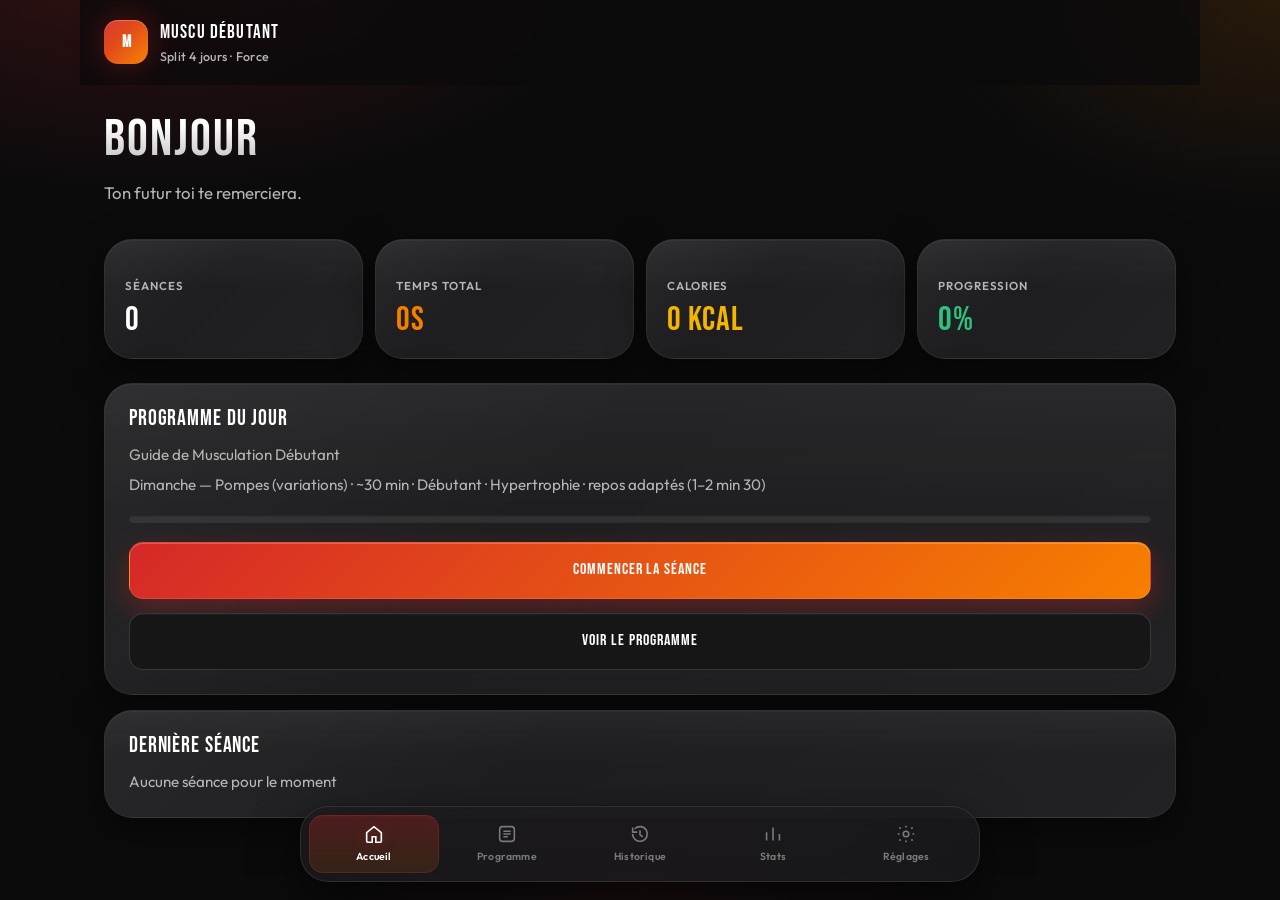
==== index.html @ 1e32ac99 "Refresh the weekly split with rest/tempo data and force a PWA update. Sunday now hosts the push-up v" ====
<!DOCTYPE html>
<html lang="fr">
<head>
  <meta charset="UTF-8" />
  <meta name="viewport" content="width=device-width, initial-scale=1, viewport-fit=cover" />
  <meta name="theme-color" content="#0B0B0C" />
  <meta name="description" content="Guide de musculation débutant — suivi de séances, timer et statistiques." />
  <meta name="apple-mobile-web-app-capable" content="yes" />
  <meta name="apple-mobile-web-app-status-bar-style" content="black-translucent" />
  <title>Muscu Débutant</title>
  <link rel="manifest" href="manifest.json" />
  <link rel="icon" href="icons/icon-192.png" />
  <link rel="apple-touch-icon" href="icons/icon-192.png" />
  <link rel="preconnect" href="https://fonts.googleapis.com" />
  <link rel="preconnect" href="https://fonts.gstatic.com" crossorigin />
  <link href="https://fonts.googleapis.com/css2?family=Bebas+Neue&family=Outfit:wght@400;500;600;700&display=swap" rel="stylesheet" />
  <link rel="stylesheet" href="css/variables.css?v=22" />
  <link rel="stylesheet" href="css/style.css?v=35" />
  <link rel="stylesheet" href="css/animations.css?v=22" />
  <link rel="stylesheet" href="css/responsive.css?v=22" />
</head>
<body>
  <main class="app-shell">
    <header class="topbar">
      <div class="brand">
        <div class="brand-mark" aria-hidden="true">M</div>
        <div>
          <div class="brand-title">Muscu Débutant</div>
          <div class="brand-sub">Split 4 jours · Force</div>
        </div>
      </div>
    </header>

    <h1 class="greeting fade-in" id="greeting">Bonjour</h1>
    <p class="quote fade-in" id="quote">Chargement…</p>

    <section class="grid-stats fade-in" aria-label="Résumé">
      <article class="stat-card">
        <div class="stat-label">Séances</div>
        <div class="stat-value" id="stat-sessions">0</div>
      </article>
      <article class="stat-card">
        <div class="stat-label">Temps total</div>
        <div class="stat-value" id="stat-time">0 min</div>
      </article>
      <article class="stat-card">
        <div class="stat-label">Calories</div>
        <div class="stat-value" id="stat-calories">0 kcal</div>
      </article>
      <article class="stat-card">
        <div class="stat-label">Progression</div>
        <div class="stat-value" id="stat-progress">0%</div>
      </article>
    </section>

    <section class="card fade-in">
      <h2 class="card-title">Programme du jour</h2>
      <p class="card-text" id="program-label">Guide de Musculation Débutant</p>
      <p class="card-text" id="program-sub" style="margin-top:0.45rem">Séance du jour</p>
      <div class="progress-bar" style="margin:1.15rem 0">
        <div class="progress-fill" id="home-progress-fill"></div>
      </div>
      <button class="btn btn-primary" type="button" id="btn-start">Commencer la séance</button>
      <button class="btn btn-secondary" type="button" id="btn-open-program" style="width:100%;margin-top:0.85rem">Voir le programme</button>
    </section>

    <section class="card fade-in">
      <h2 class="card-title">Dernière séance</h2>
      <p class="card-text" id="last-session">Aucune séance pour le moment</p>
    </section>
  </main>

  <script type="module" src="js/app.js?v=57"></script>
</body>
</html>
---- css/variables.css ----
:root {
  /* Surfaces — gym premium dark */
  --bg: #0b0b0c;
  --bg-elevated: #121214;
  --bg-card: #1e1e20;
  --bg-card-hover: #26262a;
  --bg-muted: #161616;
  --bg-surface: #161616;
  --border: rgba(255, 255, 255, 0.08);
  --border-strong: rgba(255, 255, 255, 0.14);

  /* Text */
  --text: #ffffff;
  --text-muted: #b5b5b5;
  --text-dim: #7a7a7a;

  /* Brand — force & énergie */
  --primary: #d62828;
  --primary-strong: #b71f1f;
  --primary-soft: rgba(214, 40, 40, 0.16);
  --primary-glow: rgba(214, 40, 40, 0.35);

  --accent: #d62828;
  --accent-soft: rgba(214, 40, 40, 0.16);
  --accent-strong: #b71f1f;

  --energy: #f77f00;
  --energy-soft: rgba(247, 127, 0, 0.18);
  --energy-glow: rgba(247, 127, 0, 0.32);

  --success: #2ec27e;
  --success-soft: rgba(46, 194, 126, 0.16);
  --warning: #f4b400;
  --warning-soft: rgba(244, 180, 0, 0.16);
  --danger: #d62828;
  --info: #f77f00;

  /* Depth */
  --shadow: 0 18px 48px rgba(0, 0, 0, 0.55);
  --shadow-soft: 0 8px 24px rgba(0, 0, 0, 0.4);
  --shadow-glow: 0 0 32px var(--primary-glow);
  --shadow-card: 0 12px 40px rgba(0, 0, 0, 0.45), inset 0 1px 0 rgba(255, 255, 255, 0.04);

  /* Shape */
  --radius: 22px;
  --radius-sm: 14px;
  --radius-lg: 28px;
  --radius-xl: 32px;
  --radius-pill: 999px;

  --nav-height: 76px;
  --safe-bottom: env(safe-area-inset-bottom, 0px);
  --safe-top: env(safe-area-inset-top, 0px);

  /* Type — athletic & premium */
  --font-display: "Bebas Neue", "Oswald", "Arial Narrow", sans-serif;
  --font-body: "Outfit", "Avenir Next", "Segoe UI", sans-serif;

  --space-1: 0.25rem;
  --space-2: 0.5rem;
  --space-3: 0.75rem;
  --space-4: 1rem;
  --space-5: 1.25rem;
  --space-6: 1.5rem;
  --space-8: 2rem;
  --space-10: 2.5rem;

  --touch: 54px;
  --progress-track: rgba(255, 255, 255, 0.08);

  --glass: rgba(30, 30, 32, 0.72);
  --glass-border: rgba(255, 255, 255, 0.1);
  --metal: linear-gradient(135deg, rgba(255, 255, 255, 0.08), transparent 40%, rgba(255, 255, 255, 0.03));
  --gradient-brand: linear-gradient(135deg, #d62828 0%, #f77f00 100%);
  --gradient-surface: linear-gradient(180deg, rgba(255, 255, 255, 0.04), transparent 40%);
  --gradient-hero: radial-gradient(900px 480px at 12% -8%, rgba(214, 40, 40, 0.22), transparent 55%),
    radial-gradient(700px 420px at 100% 0%, rgba(247, 127, 0, 0.12), transparent 50%),
    radial-gradient(600px 400px at 50% 100%, rgba(214, 40, 40, 0.06), transparent 55%);
}

[data-theme="light"] {
  --bg: #f4f2f0;
  --bg-elevated: #ffffff;
  --bg-card: #ffffff;
  --bg-card-hover: #faf8f6;
  --bg-muted: #ebe7e3;
  --bg-surface: #f0eeeb;
  --border: rgba(20, 16, 14, 0.08);
  --border-strong: rgba(20, 16, 14, 0.14);
  --text: #141010;
  --text-muted: #5c5550;
  --text-dim: #8a827c;
  --primary-soft: rgba(214, 40, 40, 0.12);
  --accent-soft: rgba(214, 40, 40, 0.12);
  --energy-soft: rgba(247, 127, 0, 0.14);
  --success-soft: rgba(46, 194, 126, 0.12);
  --shadow: 0 16px 40px rgba(20, 16, 14, 0.1);
  --shadow-soft: 0 6px 18px rgba(20, 16, 14, 0.07);
  --shadow-card: 0 10px 28px rgba(20, 16, 14, 0.08), inset 0 1px 0 rgba(255, 255, 255, 0.8);
  --progress-track: rgba(20, 16, 14, 0.08);
  --glass: rgba(255, 255, 255, 0.82);
  --glass-border: rgba(20, 16, 14, 0.08);
  --gradient-hero: radial-gradient(900px 480px at 12% -8%, rgba(214, 40, 40, 0.1), transparent 55%),
    radial-gradient(700px 420px at 100% 0%, rgba(247, 127, 0, 0.08), transparent 50%);
}
---- css/style.css ----
*,
*::before,
*::after {
  box-sizing: border-box;
}

html {
  -webkit-text-size-adjust: 100%;
  scroll-behavior: smooth;
}

body {
  margin: 0;
  min-height: 100vh;
  font-family: var(--font-body);
  background: var(--gradient-hero), var(--bg);
  color: var(--text);
  line-height: 1.55;
  padding-bottom: calc(var(--nav-height) + var(--safe-bottom) + 1.25rem);
  -webkit-font-smoothing: antialiased;
  text-rendering: optimizeLegibility;
}

img {
  max-width: 100%;
  display: block;
}

a {
  color: inherit;
  text-decoration: none;
}

button,
input,
select,
textarea {
  font: inherit;
  color: inherit;
}

button {
  cursor: pointer;
  border: none;
  background: none;
}

h1, h2, h3, h4 {
  margin: 0;
  font-family: var(--font-display);
  letter-spacing: 0.02em;
  line-height: 1.05;
  font-weight: 400;
  text-transform: uppercase;
}

p {
  margin: 0;
}

/* ——— Shell ——— */
.app-shell {
  width: min(960px, 100%);
  margin: 0 auto;
  padding: var(--space-4);
  padding-top: calc(var(--space-4) + var(--safe-top));
}

/* ——— Header premium ——— */
.topbar {
  position: sticky;
  top: 0;
  z-index: 35;
  display: flex;
  align-items: center;
  justify-content: space-between;
  gap: var(--space-4);
  margin: calc(-1 * var(--space-4)) calc(-1 * var(--space-4)) var(--space-6);
  padding: calc(var(--space-4) + var(--safe-top)) var(--space-4) var(--space-4);
  background: color-mix(in srgb, var(--bg) 78%, transparent);
  backdrop-filter: blur(18px) saturate(1.2);
  -webkit-backdrop-filter: blur(18px) saturate(1.2);
  border-bottom: 1px solid transparent;
  transition: border-color 0.25s ease, background 0.25s ease;
}

.brand {
  display: flex;
  align-items: center;
  gap: var(--space-3);
}

.brand-mark {
  width: 44px;
  height: 44px;
  border-radius: 14px;
  background: var(--gradient-brand);
  box-shadow: var(--shadow-glow), inset 0 1px 0 rgba(255, 255, 255, 0.25);
  display: grid;
  place-items: center;
  font-family: var(--font-display);
  font-weight: 800;
  font-size: 1.05rem;
  color: #fff;
  letter-spacing: -0.04em;
  position: relative;
  overflow: hidden;
}

.brand-mark::after {
  content: "";
  position: absolute;
  inset: 0;
  background: var(--metal);
  pointer-events: none;
}

.brand-title {
  font-family: var(--font-display);
  font-size: 1.2rem;
  font-weight: 400;
  letter-spacing: 0.06em;
  text-transform: uppercase;
}

.brand-sub {
  font-size: 0.78rem;
  color: var(--text-muted);
  font-weight: 500;
  letter-spacing: 0.02em;
}

.greeting {
  font-size: clamp(2.35rem, 7vw, 3.25rem);
  font-weight: 400;
  margin-bottom: var(--space-3);
  letter-spacing: 0.04em;
  text-transform: uppercase;
  background: linear-gradient(180deg, #fff 20%, rgba(255, 255, 255, 0.72));
  -webkit-background-clip: text;
  background-clip: text;
  color: transparent;
}

[data-theme="light"] .greeting {
  background: none;
  -webkit-background-clip: unset;
  background-clip: unset;
  color: var(--text);
}

.quote {
  color: var(--text-muted);
  font-size: 1rem;
  margin-bottom: var(--space-8);
  max-width: 38ch;
  font-weight: 400;
  line-height: 1.6;
}

/* ——— Stats dashboard ——— */
.grid-stats {
  display: grid;
  grid-template-columns: repeat(2, minmax(0, 1fr));
  gap: var(--space-3);
  margin-bottom: var(--space-6);
}

.stat-card,
.card,
.day-card,
.exercise-card,
.settings-card {
  background:
    var(--gradient-surface),
    var(--bg-card);
  border: 1px solid var(--border);
  border-radius: var(--radius-lg);
  box-shadow: var(--shadow-card);
  position: relative;
  overflow: hidden;
}

.stat-card::before,
.card::before,
.day-card::after,
.settings-card::before {
  content: "";
  position: absolute;
  inset: 0;
  background: var(--metal);
  pointer-events: none;
  opacity: 0.55;
  z-index: 0;
}

.stat-card > *,
.card > *,
.settings-card > *,
.exercise-body,
.day-card-header,
.day-card .meta-row,
.day-card .muscle-chips,
.day-card .badge {
  position: relative;
  z-index: 1;
}

.stat-card {
  padding: var(--space-5);
  min-height: 108px;
  display: flex;
  flex-direction: column;
  justify-content: flex-end;
}

.stat-label {
  color: var(--text-muted);
  font-size: 0.72rem;
  margin-bottom: var(--space-2);
  text-transform: uppercase;
  letter-spacing: 0.08em;
  font-weight: 600;
}

.stat-value {
  font-family: var(--font-display);
  font-size: clamp(1.75rem, 4.5vw, 2.1rem);
  font-weight: 400;
  letter-spacing: 0.03em;
  line-height: 1.05;
  text-transform: uppercase;
}

.stat-card:nth-child(1) .stat-value { color: #fff; }
.stat-card:nth-child(2) .stat-value { color: var(--energy); }
.stat-card:nth-child(3) .stat-value { color: var(--warning); }
.stat-card:nth-child(4) .stat-value { color: var(--success); }

.card {
  padding: var(--space-6);
  margin-bottom: var(--space-4);
}

.card-title {
  font-size: 1.35rem;
  margin-bottom: var(--space-3);
  font-weight: 400;
  letter-spacing: 0.04em;
  text-transform: uppercase;
}

.card-text {
  color: var(--text-muted);
  font-size: 0.95rem;
}

/* ——— Buttons premium ——— */
.btn {
  position: relative;
  display: inline-flex;
  align-items: center;
  justify-content: center;
  gap: var(--space-2);
  min-height: var(--touch);
  padding: 0.95rem 1.4rem;
  border-radius: var(--radius-sm);
  font-family: var(--font-display);
  font-weight: 400;
  letter-spacing: 0.06em;
  text-transform: uppercase;
  overflow: hidden;
  isolation: isolate;
  -webkit-tap-highlight-color: transparent;
  user-select: none;
}

.btn::after {
  content: "";
  position: absolute;
  inset: 0;
  background: radial-gradient(circle at center, rgba(255, 255, 255, 0.28), transparent 55%);
  opacity: 0;
  transform: scale(0.4);
  transition: opacity 0.35s ease, transform 0.35s ease;
  pointer-events: none;
  z-index: 0;
}

.btn:active::after {
  opacity: 1;
  transform: scale(1.4);
  transition: opacity 0s, transform 0s;
}

.btn > * {
  position: relative;
  z-index: 1;
}

.btn-primary {
  background: var(--gradient-brand);
  color: #fff;
  box-shadow:
    0 10px 28px var(--primary-glow),
    inset 0 1px 0 rgba(255, 255, 255, 0.22);
  width: 100%;
  border: 1px solid rgba(255, 255, 255, 0.12);
}

.btn-primary:hover {
  box-shadow:
    0 14px 36px var(--primary-glow),
    0 0 24px var(--energy-glow),
    inset 0 1px 0 rgba(255, 255, 255, 0.28);
  filter: brightness(1.05);
}

.btn-secondary {
  background: var(--bg-muted);
  color: var(--text);
  border: 1px solid var(--border-strong);
  box-shadow: inset 0 1px 0 rgba(255, 255, 255, 0.04);
}

.btn-secondary:hover {
  background: var(--bg-card-hover);
  border-color: rgba(247, 127, 0, 0.35);
}

.btn-ghost {
  background: transparent;
  color: var(--text-muted);
  border: 1px solid var(--border);
}

.btn-ghost:hover {
  color: var(--text);
  border-color: var(--border-strong);
  background: rgba(255, 255, 255, 0.03);
}

.btn-danger {
  background: var(--primary-soft);
  color: #ff6b6b;
  border: 1px solid rgba(214, 40, 40, 0.35);
}

.btn-danger:hover {
  background: rgba(214, 40, 40, 0.24);
  box-shadow: 0 0 20px var(--primary-glow);
}

.btn:focus-visible,
.nav-item:focus-visible,
.day-card:focus-visible,
.exercise-card:focus-visible,
input:focus-visible,
select:focus-visible,
textarea:focus-visible {
  outline: 2px solid var(--energy);
  outline-offset: 3px;
}

/* ——— Progress ——— */
.progress-bar {
  height: 8px;
  background: var(--progress-track);
  border-radius: var(--radius-pill);
  overflow: hidden;
  box-shadow: inset 0 1px 2px rgba(0, 0, 0, 0.35);
}

.progress-fill {
  height: 100%;
  width: 0%;
  background: var(--gradient-brand);
  border-radius: inherit;
  box-shadow: 0 0 12px var(--primary-glow);
  position: relative;
}

.progress-fill::after {
  content: "";
  position: absolute;
  inset: 0;
  background: linear-gradient(90deg, transparent, rgba(255, 255, 255, 0.35), transparent);
  background-size: 200% 100%;
  animation: shimmer 2.4s linear infinite;
}

/* ——— Floating nav ——— */
.bottom-nav {
  position: fixed;
  left: 0.75rem;
  right: 0.75rem;
  bottom: calc(0.55rem + var(--safe-bottom));
  height: var(--nav-height);
  padding: 0.45rem;
  background: var(--glass);
  backdrop-filter: blur(22px) saturate(1.35);
  -webkit-backdrop-filter: blur(22px) saturate(1.35);
  border: 1px solid var(--glass-border);
  border-radius: var(--radius-xl);
  box-shadow: var(--shadow), 0 0 0 1px rgba(0, 0, 0, 0.2);
  display: grid;
  grid-template-columns: repeat(5, 1fr);
  gap: 0.2rem;
  z-index: 40;
}

.nav-item {
  display: flex;
  flex-direction: column;
  align-items: center;
  justify-content: center;
  gap: 0.25rem;
  min-height: 56px;
  border-radius: var(--radius-sm);
  color: var(--text-dim);
  font-size: 0.65rem;
  font-weight: 600;
  letter-spacing: 0.02em;
  transition: color 0.2s ease, background 0.2s ease, transform 0.2s ease;
}

.nav-item:active {
  transform: scale(0.94);
}

.nav-item.active {
  color: #fff;
  background: linear-gradient(180deg, rgba(214, 40, 40, 0.28), rgba(247, 127, 0, 0.12));
  box-shadow: inset 0 0 0 1px rgba(214, 40, 40, 0.25);
}

.nav-item.active .nav-icon {
  filter: drop-shadow(0 0 8px var(--primary-glow));
}

.nav-icon {
  width: 22px;
  height: 22px;
  stroke-width: 1.75;
}

/* ——— Day cards ——— */
.day-list {
  display: grid;
  gap: var(--space-4);
}

.day-card {
  padding: var(--space-6);
  display: grid;
  gap: var(--space-4);
  text-align: left;
  width: 100%;
}

.day-card::before {
  content: "";
  position: absolute;
  inset: 0 auto 0 0;
  width: 5px;
  background: linear-gradient(180deg, var(--day-color, var(--primary)), var(--energy));
  border-radius: var(--radius-lg) 0 0 var(--radius-lg);
  z-index: 2;
  box-shadow: 0 0 16px color-mix(in srgb, var(--day-color, var(--primary)) 45%, transparent);
}

.day-card.done {
  background:
    var(--gradient-surface),
    color-mix(in srgb, var(--success) 10%, var(--bg-card));
  border-color: color-mix(in srgb, var(--success) 40%, var(--border));
}

.day-card.pending {
  background:
    var(--gradient-surface),
    var(--bg-card);
}

.day-card-header {
  display: flex;
  justify-content: space-between;
  align-items: flex-start;
  gap: var(--space-3);
}

.day-name {
  font-family: var(--font-display);
  font-size: 1.7rem;
  font-weight: 400;
  letter-spacing: 0.04em;
  text-transform: uppercase;
}

.day-focus {
  color: var(--text-muted);
  margin-top: 0.2rem;
  font-size: 0.92rem;
}

.badge {
  display: inline-flex;
  align-items: center;
  gap: 0.35rem;
  padding: 0.4rem 0.8rem;
  border-radius: var(--radius-pill);
  font-size: 0.72rem;
  font-weight: 700;
  letter-spacing: 0.02em;
  background: var(--primary-soft);
  color: #ff8a8a;
  border: 1px solid rgba(214, 40, 40, 0.25);
}

.badge.done {
  background: var(--success-soft);
  color: var(--success);
  border-color: rgba(46, 194, 126, 0.3);
}

/* ——— Muscle badges ——— */
.muscle-chips {
  display: flex;
  flex-wrap: wrap;
  gap: 0.45rem;
}

.muscle-chip {
  display: inline-flex;
  align-items: center;
  gap: 0.4rem;
  padding: 0.38rem 0.7rem;
  border-radius: var(--radius-pill);
  background: rgba(255, 255, 255, 0.04);
  color: var(--text-muted);
  font-size: 0.72rem;
  font-weight: 600;
  border: 1px solid var(--border);
  backdrop-filter: blur(8px);
}

.muscle-dot {
  width: 7px;
  height: 7px;
  border-radius: 50%;
  background: var(--primary);
  box-shadow: 0 0 8px var(--primary-glow);
}

.muscle-chip:nth-child(3n + 1) {
  background: var(--primary-soft);
  border-color: rgba(214, 40, 40, 0.22);
  color: #ffb0b0;
}
.muscle-chip:nth-child(3n + 1) .muscle-dot {
  background: var(--primary);
  box-shadow: 0 0 8px var(--primary-glow);
}

.muscle-chip:nth-child(3n + 2) {
  background: var(--energy-soft);
  border-color: rgba(247, 127, 0, 0.25);
  color: #ffc078;
}
.muscle-chip:nth-child(3n + 2) .muscle-dot {
  background: var(--energy);
  box-shadow: 0 0 8px var(--energy-glow);
}

.muscle-chip:nth-child(3n + 3) {
  background: var(--success-soft);
  border-color: rgba(46, 194, 126, 0.25);
  color: #7de0b0;
}
.muscle-chip:nth-child(3n + 3) .muscle-dot {
  background: var(--success);
  box-shadow: 0 0 8px rgba(46, 194, 126, 0.45);
}

/* ——— Exercise cards ——— */
.exercise-list {
  display: grid;
  gap: var(--space-5);
}

.exercise-card {
  display: flex;
  flex-direction: column;
}

.exercise-media {
  aspect-ratio: 16 / 10;
  width: 100%;
  background:
    radial-gradient(ellipse at 50% 30%, rgba(214, 40, 40, 0.12), transparent 60%),
    var(--bg-muted);
  display: block;
  position: relative;
  overflow: hidden;
  color: var(--text-muted);
}

.exercise-media::after {
  content: "";
  position: absolute;
  inset: 0;
  background: linear-gradient(180deg, transparent 45%, rgba(11, 11, 12, 0.75) 100%);
  pointer-events: none;
  z-index: 1;
}

.exercise-media img {
  position: absolute;
  inset: 0;
  width: 100%;
  height: 100%;
  object-fit: contain;
  object-position: center;
  display: block;
  padding: 0.5rem;
  background: #101012;
}

.exercise-media .fallback {
  position: absolute;
  inset: 0;
  display: grid;
  place-items: center;
  text-align: center;
  padding: 1rem;
  font-size: 0.9rem;
  z-index: 2;
}

.exercise-body {
  padding: var(--space-5) var(--space-5) var(--space-6);
  display: grid;
  gap: var(--space-4);
  flex: 1;
}

.exercise-name {
  font-family: var(--font-display);
  font-size: 1.55rem;
  font-weight: 400;
  letter-spacing: 0.03em;
  text-transform: uppercase;
}

.meta-row {
  display: flex;
  flex-wrap: wrap;
  gap: 0.5rem;
  color: var(--text-muted);
  font-size: 0.82rem;
}

.meta-row > span {
  display: inline-flex;
  align-items: center;
  padding: 0.35rem 0.7rem;
  border-radius: var(--radius-pill);
  background: rgba(255, 255, 255, 0.04);
  border: 1px solid var(--border);
  font-weight: 600;
}

.detail-block h4 {
  font-size: 0.72rem;
  text-transform: uppercase;
  letter-spacing: 0.1em;
  color: var(--energy);
  margin-bottom: 0.4rem;
  font-weight: 700;
}

.detail-block p {
  color: var(--text-muted);
  font-size: 0.92rem;
  line-height: 1.55;
}

/* ——— Forms ——— */
.field-row {
  display: grid;
  grid-template-columns: 1fr 1fr;
  gap: var(--space-3);
}

.field label {
  display: block;
  font-size: 0.75rem;
  color: var(--text-dim);
  margin-bottom: 0.45rem;
  font-weight: 600;
  letter-spacing: 0.04em;
  text-transform: uppercase;
}

.field input,
.field select,
.field textarea,
.settings-row input[type="range"] {
  width: 100%;
  min-height: 52px;
  border-radius: var(--radius-sm);
  border: 1px solid var(--border);
  background: var(--bg-muted);
  padding: 0.85rem 1rem;
  transition: border-color 0.2s ease, box-shadow 0.2s ease, background 0.2s ease;
}

.field input:focus,
.field select:focus,
.field textarea:focus {
  border-color: rgba(247, 127, 0, 0.55);
  box-shadow: 0 0 0 3px var(--energy-soft);
  background: #141416;
}

.field textarea {
  min-height: 96px;
  resize: vertical;
}

.check-row {
  display: flex;
  align-items: center;
  gap: 0.75rem;
  min-height: 48px;
  font-weight: 600;
}

.check-row input {
  width: 22px;
  height: 22px;
  accent-color: var(--primary);
}

/* ——— Session / Timer ——— */
.session-overlay {
  position: fixed;
  inset: 0;
  z-index: 80;
  background: var(--bg);
  display: none;
  flex-direction: column;
  overflow: hidden;
}

.session-overlay.active {
  display: flex;
}

.session-image-panel {
  position: relative;
  z-index: 2;
  width: 100%;
  flex: 0 0 auto;
  max-height: 42vh;
  min-height: 160px;
  overflow: hidden;
  background: var(--bg);
  border-bottom: 1px solid var(--border);
}

.session-image-panel::after {
  content: "";
  position: absolute;
  inset: auto 0 0;
  height: 40%;
  background: linear-gradient(180deg, transparent, var(--bg));
  pointer-events: none;
}

.session-image-panel img {
  width: 100%;
  height: 100%;
  max-height: 42vh;
  min-height: 160px;
  object-fit: contain;
  object-position: center;
  display: block;
  background: var(--bg);
}

.session-header {
  position: relative;
  z-index: 3;
  display: flex;
  align-items: center;
  justify-content: space-between;
  gap: 1rem;
  padding: 0.9rem 1rem;
  border-bottom: 1px solid var(--border);
  background: color-mix(in srgb, var(--bg) 88%, transparent);
  backdrop-filter: blur(14px);
  flex-shrink: 0;
}

.session-header strong {
  font-family: var(--font-display);
  font-size: 1.15rem;
  letter-spacing: -0.02em;
}

#btn-back-exercises {
  min-height: 44px;
  padding: 0.55rem 0.9rem;
  font-size: 0.82rem;
  white-space: nowrap;
}

.session-main {
  position: relative;
  z-index: 2;
  flex: 1;
  display: grid;
  place-items: center;
  align-content: center;
  gap: 0.85rem;
  padding: 0.85rem 1.25rem 0.5rem;
  min-height: 0;
  background: var(--bg);
}

.timer-wrap {
  width: min(280px, 74vw);
  aspect-ratio: 1;
  position: relative;
  display: grid;
  place-items: center;
  filter: drop-shadow(0 0 28px var(--primary-glow));
}

.timer-wrap::before {
  content: "";
  position: absolute;
  inset: 6%;
  border-radius: 50%;
  background:
    radial-gradient(circle at 50% 40%, rgba(214, 40, 40, 0.14), transparent 55%),
    rgba(18, 18, 20, 0.88);
  border: 1px solid rgba(255, 255, 255, 0.06);
  box-shadow:
    inset 0 0 40px rgba(0, 0, 0, 0.45),
    0 0 40px rgba(214, 40, 40, 0.12);
  z-index: 0;
}

.timer-svg {
  position: absolute;
  inset: 0;
  width: 100%;
  height: 100%;
  transform: rotate(-90deg);
  z-index: 1;
}

.timer-track {
  fill: none;
  stroke: rgba(255, 255, 255, 0.1);
  stroke-width: 9;
}

.timer-progress {
  fill: none;
  stroke: url(#timerGradient);
  stroke: var(--primary);
  stroke-width: 9;
  stroke-linecap: round;
  filter: drop-shadow(0 0 6px var(--primary-glow));
}

.timer-progress.rest {
  stroke: var(--energy);
  filter: drop-shadow(0 0 8px var(--energy-glow));
}

.timer-center {
  text-align: center;
  z-index: 2;
}

.timer-phase {
  color: var(--text-muted);
  font-size: 0.78rem;
  font-weight: 700;
  text-transform: uppercase;
  letter-spacing: 0.14em;
  margin-bottom: 0.35rem;
  font-family: var(--font-display);
}

.timer-time {
  font-family: var(--font-display);
  font-size: clamp(3rem, 13vw, 4.25rem);
  font-weight: 800;
  letter-spacing: -0.05em;
  line-height: 1;
  text-shadow: 0 0 24px rgba(214, 40, 40, 0.25);
}

.timer-sub {
  color: var(--text-muted);
  margin-top: 0.5rem;
  font-weight: 500;
  font-size: 0.9rem;
}

.session-progress-block {
  width: min(420px, 100%);
  margin-top: 1.25rem;
  display: grid;
  gap: 0.75rem;
  justify-items: stretch;
}

.session-remaining {
  margin: 0;
  text-align: center;
  color: var(--text-muted);
  font-size: 0.88rem;
  font-weight: 500;
}

#btn-set-done {
  width: 100%;
  min-height: 58px;
  font-size: 1.05rem;
  border-radius: var(--radius);
}

.session-footer {
  position: relative;
  z-index: 2;
  padding: 1rem;
  padding-bottom: calc(1rem + var(--safe-bottom));
  display: grid;
  gap: 0.75rem;
  border-top: 1px solid var(--border);
  background: var(--bg);
  flex-shrink: 0;
}

.session-actions {
  display: grid;
  grid-template-columns: 1fr 1fr;
  gap: 0.75rem;
}

/* ——— History timeline ——— */
.empty-state {
  text-align: center;
  padding: 2.75rem 1rem;
  color: var(--text-muted);
}

.history-item,
.settings-row {
  display: flex;
  justify-content: space-between;
  align-items: center;
  gap: 1rem;
  padding: 1.1rem 0;
  border-bottom: 1px solid var(--border);
  position: relative;
}

#history-list .history-item {
  padding-left: 1.25rem;
}

#history-list .history-item::before {
  content: "";
  position: absolute;
  left: 0;
  top: 1.35rem;
  width: 9px;
  height: 9px;
  border-radius: 50%;
  background: var(--gradient-brand);
  box-shadow: 0 0 10px var(--primary-glow);
}

#history-list .history-item::after {
  content: "";
  position: absolute;
  left: 3.5px;
  top: 1.9rem;
  bottom: -0.15rem;
  width: 2px;
  background: linear-gradient(180deg, rgba(214, 40, 40, 0.45), transparent);
}

#history-list .history-item:last-child::after {
  display: none;
}

.history-item:last-child,
.settings-row:last-child {
  border-bottom: none;
}

.settings-card {
  padding: var(--space-2) var(--space-5);
  margin-bottom: var(--space-4);
}

.settings-row span {
  font-weight: 600;
  font-size: 0.95rem;
}

/* ——— Toggle premium ——— */
.toggle {
  position: relative;
  width: 54px;
  height: 32px;
  border-radius: var(--radius-pill);
  background: var(--bg-muted);
  border: 1px solid var(--border);
  flex-shrink: 0;
  box-shadow: inset 0 1px 3px rgba(0, 0, 0, 0.35);
}

.toggle::after {
  content: "";
  position: absolute;
  top: 3px;
  left: 3px;
  width: 24px;
  height: 24px;
  border-radius: 50%;
  background: var(--text-muted);
  box-shadow: 0 2px 6px rgba(0, 0, 0, 0.35);
  transition: transform 0.25s cubic-bezier(0.22, 1, 0.36, 1), background 0.2s ease, box-shadow 0.2s ease;
}

.toggle.on {
  background: linear-gradient(135deg, rgba(214, 40, 40, 0.45), rgba(247, 127, 0, 0.35));
  border-color: rgba(214, 40, 40, 0.45);
  box-shadow: 0 0 16px var(--primary-glow), inset 0 1px 3px rgba(0, 0, 0, 0.25);
}

.toggle.on::after {
  transform: translateX(22px);
  background: #fff;
  box-shadow: 0 2px 8px rgba(0, 0, 0, 0.4);
}

/* Range slider */
input[type="range"] {
  -webkit-appearance: none;
  appearance: none;
  height: 8px;
  border-radius: var(--radius-pill);
  background: var(--progress-track);
  padding: 0 !important;
  min-height: 8px !important;
}

input[type="range"]::-webkit-slider-thumb {
  -webkit-appearance: none;
  width: 22px;
  height: 22px;
  border-radius: 50%;
  background: var(--gradient-brand);
  border: 2px solid #fff;
  box-shadow: 0 0 12px var(--primary-glow);
  cursor: pointer;
}

input[type="range"]::-moz-range-thumb {
  width: 22px;
  height: 22px;
  border-radius: 50%;
  background: var(--gradient-brand);
  border: 2px solid #fff;
  box-shadow: 0 0 12px var(--primary-glow);
  cursor: pointer;
}

.chart-wrap {
  width: 100%;
  overflow-x: auto;
  border-radius: var(--radius-sm);
  padding: 0.5rem 0;
}

.chart-wrap canvas {
  width: 100%;
  max-width: 100%;
  height: 220px;
}

.records-list {
  display: grid;
  gap: 0.5rem;
}

.record-item {
  display: flex;
  justify-content: space-between;
  gap: 1rem;
  padding: 1rem 0.85rem;
  border-radius: var(--radius-sm);
  border: 1px solid var(--border);
  background: rgba(255, 255, 255, 0.02);
  margin-bottom: 0.35rem;
}

.hidden {
  display: none !important;
}

.sr-only {
  position: absolute;
  width: 1px;
  height: 1px;
  padding: 0;
  margin: -1px;
  overflow: hidden;
  clip: rect(0, 0, 0, 0);
  border: 0;
}

/* Completion modal backdrop tone */
.session-overlay.active .card {
  border-color: rgba(214, 40, 40, 0.25);
  box-shadow: var(--shadow), 0 0 40px rgba(214, 40, 40, 0.15);
}

/* ——— Charges recommandées (feature) ——— */
.load-label-row {
  display: inline-flex;
  align-items: center;
  gap: 0.35rem;
}

.load-tip-btn {
  width: 22px;
  height: 22px;
  border-radius: 50%;
  border: 1px solid var(--border);
  background: var(--bg-muted);
  color: var(--text-muted);
  font-size: 0.75rem;
  line-height: 1;
  padding: 0;
  display: inline-grid;
  place-items: center;
  cursor: help;
}

.load-meta {
  margin-top: 0.55rem;
  display: grid;
  gap: 0.2rem;
}

.load-meta-line {
  margin: 0;
  font-size: 0.8rem;
  color: var(--text);
  font-weight: 600;
}

.load-meta-line.muted {
  color: var(--text-muted);
  font-weight: 500;
}

.load-feedback-modal {
  position: fixed;
  inset: 0;
  z-index: 200;
  display: grid;
  place-items: center;
  padding: 1rem;
  background: rgba(0, 0, 0, 0.72);
  backdrop-filter: blur(8px);
  -webkit-backdrop-filter: blur(8px);
  pointer-events: auto;
}

.load-feedback-card {
  width: min(420px, 100%);
  margin: 0;
}

.load-feedback-options {
  display: grid;
  gap: 0.55rem;
  margin: 1rem 0;
}

.load-feedback-btn {
  width: 100%;
  justify-content: flex-start;
}
---- css/animations.css ----
@keyframes fadeIn {
  from {
    opacity: 0;
    transform: translate3d(0, 14px, 0);
  }
  to {
    opacity: 1;
    transform: translate3d(0, 0, 0);
  }
}

@keyframes fadeInScale {
  from {
    opacity: 0;
    transform: scale(0.94);
  }
  to {
    opacity: 1;
    transform: scale(1);
  }
}

@keyframes pulseSoft {
  0%, 100% {
    transform: scale(1);
    opacity: 1;
  }
  50% {
    transform: scale(1.025);
    opacity: 0.92;
  }
}

@keyframes slideUp {
  from {
    opacity: 0;
    transform: translate3d(0, 28px, 0);
  }
  to {
    opacity: 1;
    transform: translate3d(0, 0, 0);
  }
}

@keyframes badgePop {
  0% {
    transform: scale(0.55);
    opacity: 0;
  }
  70% {
    transform: scale(1.08);
  }
  100% {
    transform: scale(1);
    opacity: 1;
  }
}

@keyframes shimmer {
  0% { background-position: -200% 0; }
  100% { background-position: 200% 0; }
}

@keyframes glowPulse {
  0%, 100% {
    box-shadow: 0 10px 28px var(--primary-glow);
  }
  50% {
    box-shadow: 0 12px 36px var(--primary-glow), 0 0 28px var(--energy-glow);
  }
}

@keyframes ringGlow {
  0%, 100% {
    filter: drop-shadow(0 0 6px var(--primary-glow));
  }
  50% {
    filter: drop-shadow(0 0 14px var(--primary-glow));
  }
}

@keyframes riseIn {
  from {
    opacity: 0;
    transform: translate3d(0, 18px, 0) scale(0.98);
  }
  to {
    opacity: 1;
    transform: translate3d(0, 0, 0) scale(1);
  }
}

.fade-in {
  animation: fadeIn 0.45s cubic-bezier(0.22, 1, 0.36, 1) both;
}

.fade-in-scale {
  animation: fadeInScale 0.4s cubic-bezier(0.22, 1, 0.36, 1) both;
}

.slide-up {
  animation: slideUp 0.4s cubic-bezier(0.22, 1, 0.36, 1) both;
}

.pulse-soft {
  animation: pulseSoft 2.2s ease-in-out infinite;
}

.badge-pop {
  animation: badgePop 0.5s cubic-bezier(0.22, 1, 0.36, 1) both;
}

.grid-stats .stat-card:nth-child(1) { animation: riseIn 0.5s 0.05s both; }
.grid-stats .stat-card:nth-child(2) { animation: riseIn 0.5s 0.1s both; }
.grid-stats .stat-card:nth-child(3) { animation: riseIn 0.5s 0.15s both; }
.grid-stats .stat-card:nth-child(4) { animation: riseIn 0.5s 0.2s both; }

.day-list .day-card:nth-child(1) { animation: riseIn 0.45s 0.04s both; }
.day-list .day-card:nth-child(2) { animation: riseIn 0.45s 0.1s both; }
.day-list .day-card:nth-child(3) { animation: riseIn 0.45s 0.16s both; }
.day-list .day-card:nth-child(4) { animation: riseIn 0.45s 0.22s both; }

.exercise-list .exercise-card:nth-child(1) { animation: riseIn 0.45s 0.05s both; }
.exercise-list .exercise-card:nth-child(2) { animation: riseIn 0.45s 0.1s both; }
.exercise-list .exercise-card:nth-child(3) { animation: riseIn 0.45s 0.15s both; }
.exercise-list .exercise-card:nth-child(4) { animation: riseIn 0.45s 0.2s both; }
.exercise-list .exercise-card:nth-child(5) { animation: riseIn 0.45s 0.25s both; }
.exercise-list .exercise-card:nth-child(6) { animation: riseIn 0.45s 0.3s both; }

#history-list .history-item {
  animation: riseIn 0.4s cubic-bezier(0.22, 1, 0.36, 1) both;
}

#history-list .history-item:nth-child(1) { animation-delay: 0.04s; }
#history-list .history-item:nth-child(2) { animation-delay: 0.08s; }
#history-list .history-item:nth-child(3) { animation-delay: 0.12s; }
#history-list .history-item:nth-child(4) { animation-delay: 0.16s; }
#history-list .history-item:nth-child(5) { animation-delay: 0.2s; }

.card,
.stat-card,
.day-card,
.exercise-card,
.settings-card {
  transition:
    transform 0.22s cubic-bezier(0.22, 1, 0.36, 1),
    box-shadow 0.22s ease,
    border-color 0.22s ease,
    background 0.22s ease;
  will-change: transform;
}

.card:hover,
.stat-card:hover,
.day-card:hover,
.exercise-card:hover {
  transform: translate3d(0, -3px, 0);
  border-color: rgba(247, 127, 0, 0.28);
  box-shadow:
    var(--shadow-card),
    0 16px 40px rgba(0, 0, 0, 0.35),
    0 0 0 1px rgba(214, 40, 40, 0.08);
}

.card:active,
.day-card:active,
.exercise-card:active,
.stat-card:active {
  transform: scale(0.985);
}

.btn {
  transition:
    transform 0.18s cubic-bezier(0.22, 1, 0.36, 1),
    box-shadow 0.22s ease,
    filter 0.2s ease,
    opacity 0.2s ease,
    border-color 0.2s ease;
  will-change: transform;
}

.btn:active {
  transform: scale(0.965);
}

.btn-primary {
  animation: glowPulse 3.5s ease-in-out infinite;
}

.btn-primary:active {
  animation: none;
}

.progress-fill {
  transition: width 0.4s cubic-bezier(0.22, 1, 0.36, 1);
}

.timer-progress,
.timer-ring-progress {
  transition: stroke-dashoffset 0.2s linear;
}

.timer-progress:not(.rest) {
  animation: ringGlow 2.8s ease-in-out infinite;
}

.nav-item {
  transition:
    transform 0.18s ease,
    color 0.2s ease,
    background 0.2s ease;
}

.toggle {
  transition: background 0.25s ease, border-color 0.25s ease, box-shadow 0.25s ease;
}

@media (hover: none) {
  .card:hover,
  .stat-card:hover,
  .day-card:hover,
  .exercise-card:hover {
    transform: none;
    border-color: var(--border);
    box-shadow: var(--shadow-card);
  }
}

@media (prefers-reduced-motion: reduce) {
  *,
  *::before,
  *::after {
    animation-duration: 0.01ms !important;
    animation-iteration-count: 1 !important;
    transition-duration: 0.01ms !important;
  }
}
---- css/responsive.css ----
/* Mobile first — premium responsive */

@media (max-width: 639px) {
  .app-shell {
    padding: 1rem 0.9rem;
  }

  .topbar {
    margin-left: -0.9rem;
    margin-right: -0.9rem;
    padding-left: 0.9rem;
    padding-right: 0.9rem;
  }

  .exercise-media {
    aspect-ratio: 4 / 3;
  }

  .exercise-media img {
    padding: 0.3rem;
  }

  .field-row {
    grid-template-columns: 1fr;
  }

  .session-image-panel,
  .session-image-panel img {
    max-height: 32vh;
    min-height: 132px;
  }

  .session-main {
    padding: 0.5rem 0.85rem;
  }

  .timer-wrap {
    width: min(236px, 70vw);
  }

  .timer-time {
    font-size: clamp(2.4rem, 11vw, 3.2rem);
  }

  .session-actions {
    grid-template-columns: 1fr 1fr;
  }

  .session-footer .session-actions {
    gap: 0.5rem;
  }

  .session-footer .btn {
    min-height: 50px;
    padding: 0.7rem 0.55rem;
    font-size: 0.84rem;
  }

  .bottom-nav {
    left: 0.55rem;
    right: 0.55rem;
    bottom: calc(0.4rem + var(--safe-bottom));
    height: 70px;
    border-radius: 24px;
  }

  .greeting {
    font-size: clamp(1.75rem, 7vw, 2.15rem);
  }
}

@media (min-width: 640px) {
  .app-shell {
    padding: 1.5rem;
  }

  .topbar {
    margin: -1.5rem -1.5rem 1.75rem;
    padding: calc(1.1rem + var(--safe-top)) 1.5rem 1.1rem;
  }

  .grid-stats {
    grid-template-columns: repeat(4, minmax(0, 1fr));
  }

  .day-list {
    grid-template-columns: repeat(2, minmax(0, 1fr));
  }

  .exercise-media {
    aspect-ratio: 16 / 10;
  }

  .session-actions {
    grid-template-columns: repeat(4, 1fr);
  }

  .stat-card {
    min-height: 120px;
  }
}

@media (min-width: 900px) {
  body {
    padding-bottom: 1.5rem;
  }

  .bottom-nav {
    left: 50%;
    right: auto;
    transform: translateX(-50%);
    width: min(680px, calc(100% - 2rem));
    bottom: 1.15rem;
    height: var(--nav-height);
    border-radius: 28px;
    padding: 0.5rem;
  }

  .exercise-list {
    grid-template-columns: repeat(2, minmax(0, 1fr));
  }

  .exercise-media {
    aspect-ratio: 16 / 10;
    min-height: 220px;
  }

  .session-overlay {
    inset: 1.5rem;
    border-radius: 32px;
    border: 1px solid var(--border);
    box-shadow: var(--shadow), 0 0 60px rgba(214, 40, 40, 0.12);
    overflow: hidden;
  }

  .card,
  .day-card,
  .exercise-card {
    border-radius: 28px;
  }
}

@media (min-width: 1100px) {
  .app-shell {
    width: min(1120px, 100%);
  }

  .exercise-list {
    grid-template-columns: repeat(2, minmax(0, 1fr));
    gap: 1.35rem;
  }

  .quote {
    font-size: 1.05rem;
  }
}

@media (max-width: 380px) {
  .greeting {
    font-size: 1.55rem;
  }

  .stat-value {
    font-size: 1.25rem;
  }

  .nav-item {
    font-size: 0.58rem;
  }

  .nav-icon {
    width: 20px;
    height: 20px;
  }

  .exercise-name {
    font-size: 1.1rem;
  }

  .brand-title {
    font-size: 0.95rem;
  }
}

@media (max-height: 700px) and (orientation: landscape) {
  .timer-wrap {
    width: min(200px, 38vw);
  }

  .session-progress-block {
    margin-top: 0.6rem;
  }

  .session-image-panel,
  .session-image-panel img {
    max-height: 28vh;
    min-height: 96px;
  }
}
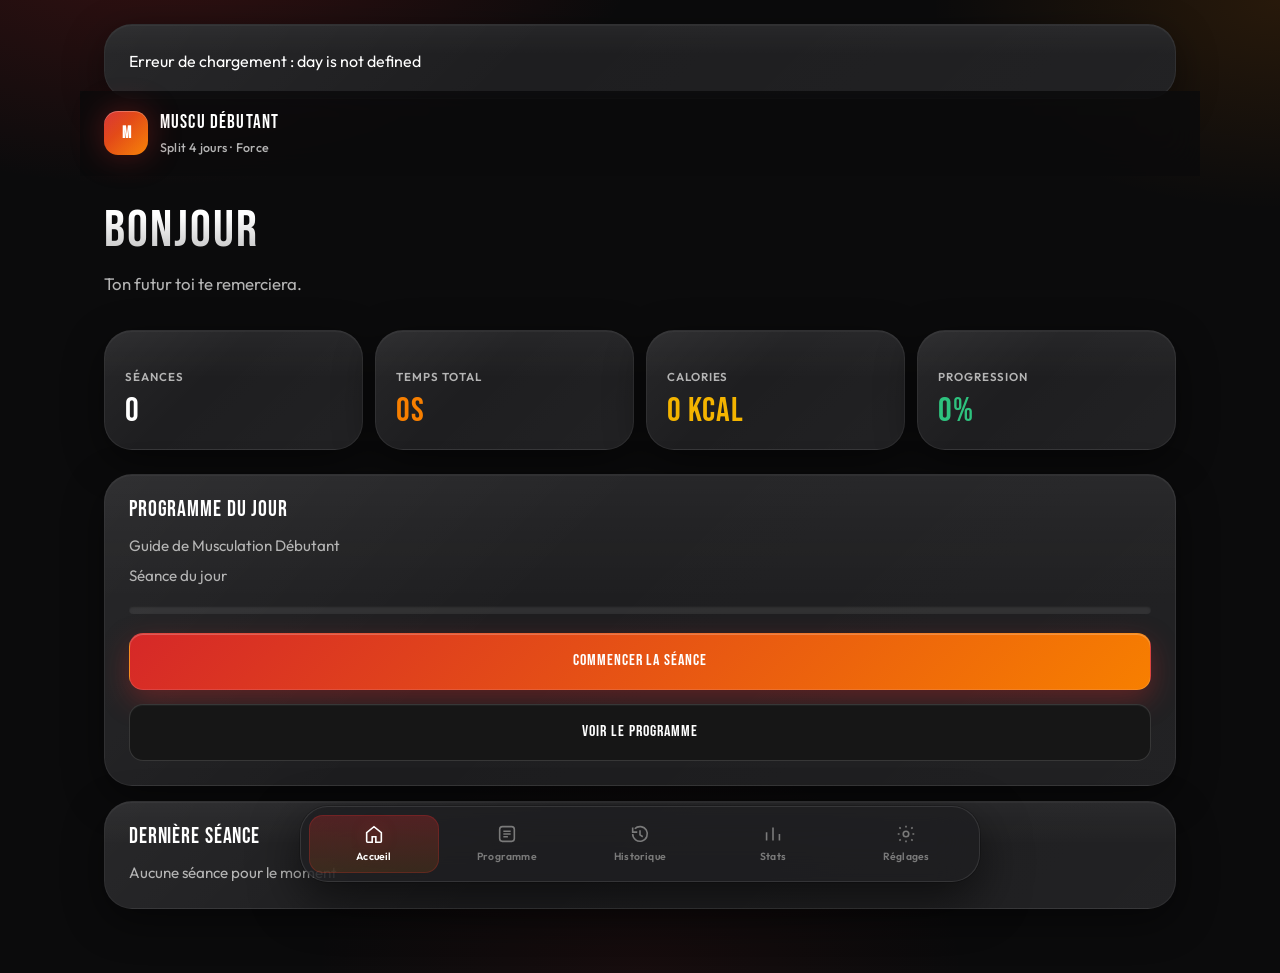
==== commit def57d7b: "Refonte programme 6 jours, playlist séance en boucle et PWA v71. Cycle Full Body + ciblées avec badg" ====
--- a/index.html
+++ b/index.html
@@ -70,6 +70,6 @@
     </section>
   </main>
 
-  <script type="module" src="js/app.js?v=57"></script>
+  <script type="module" src="js/app.js?v=71"></script>
 </body>
 </html>
--- a/css/style.css
+++ b/css/style.css
@@ -789,6 +789,100 @@
   background: var(--bg);
 }
 
+.exercise-name-row {
+  display: flex;
+  flex-wrap: wrap;
+  align-items: center;
+  gap: 0.5rem 0.65rem;
+  margin-bottom: 0.35rem;
+}
+
+.exercise-target {
+  margin: 0 0 0.35rem;
+  font-size: 0.82rem;
+  color: var(--text-muted, #8b9bb4);
+}
+
+.equipment-badge {
+  display: inline-block;
+  font-size: 0.62rem;
+  font-weight: 700;
+  letter-spacing: 0.05em;
+  padding: 0.22rem 0.5rem;
+  border-radius: 5px;
+  line-height: 1;
+  white-space: nowrap;
+}
+
+.equipment-free {
+  background: color-mix(in srgb, var(--primary) 18%, transparent);
+  color: var(--primary);
+  border: 1px solid color-mix(in srgb, var(--primary) 35%, transparent);
+}
+
+.equipment-machine {
+  background: color-mix(in srgb, #ff8a4c 18%, transparent);
+  color: #ff8a4c;
+  border: 1px solid color-mix(in srgb, #ff8a4c 35%, transparent);
+}
+
+.session-next-preview {
+  position: absolute;
+  right: 0.75rem;
+  bottom: 0.75rem;
+  z-index: 4;
+  display: flex;
+  flex-direction: column;
+  align-items: center;
+  gap: 0.3rem;
+  width: 112px;
+  padding: 0.45rem;
+  border-radius: var(--radius-md, 10px);
+  border: 1px solid var(--border);
+  background: color-mix(in srgb, var(--bg) 94%, transparent);
+  backdrop-filter: blur(12px);
+  box-shadow: 0 6px 20px rgba(0, 0, 0, 0.28);
+  pointer-events: none;
+}
+
+.session-next-label {
+  font-size: 0.62rem;
+  font-weight: 700;
+  letter-spacing: 0.04em;
+  text-transform: uppercase;
+  color: var(--primary);
+  line-height: 1;
+  text-align: center;
+}
+
+.session-next-preview img {
+  width: 96px;
+  height: 68px;
+  min-height: 0;
+  max-height: none;
+  object-fit: cover;
+  border-radius: 6px;
+  background: var(--surface);
+  border: 1px solid var(--border);
+}
+
+.session-next-name {
+  font-size: 0.65rem;
+  line-height: 1.2;
+  text-align: center;
+  color: var(--text, #e8edf5);
+  font-weight: 600;
+  display: -webkit-box;
+  -webkit-line-clamp: 2;
+  -webkit-box-orient: vertical;
+  overflow: hidden;
+}
+
+.session-next-badge {
+  font-size: 0.58rem;
+  padding: 0.18rem 0.4rem;
+}
+
 .session-header {
   position: relative;
   z-index: 3;
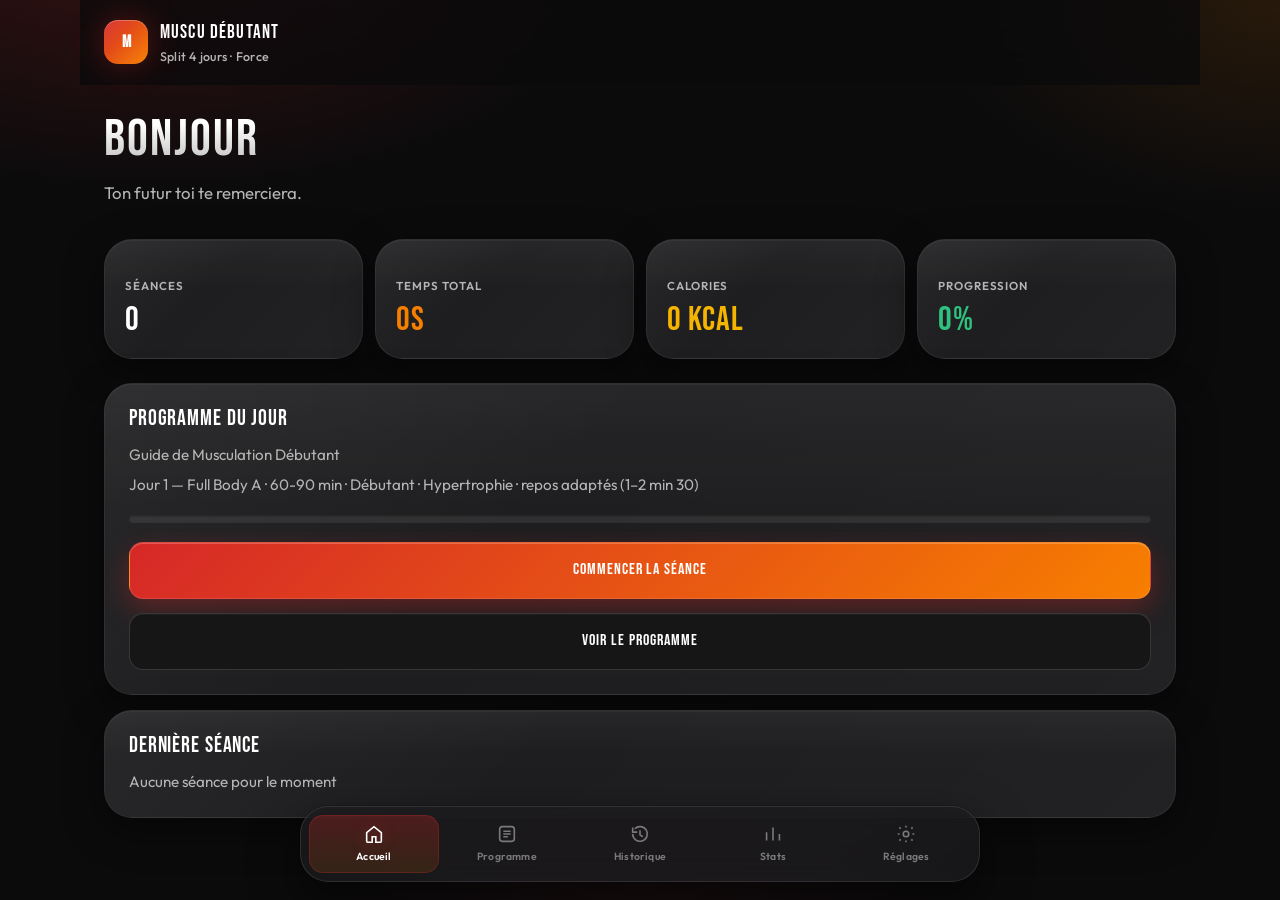
==== commit a9f05704: "Fix crash accueil (day → suggested) et force PWA v72. Corrige l'erreur « day is not defined » sur la" ====
--- a/index.html
+++ b/index.html
@@ -70,6 +70,6 @@
     </section>
   </main>
 
-  <script type="module" src="js/app.js?v=71"></script>
+  <script type="module" src="js/app.js?v=72"></script>
 </body>
 </html>
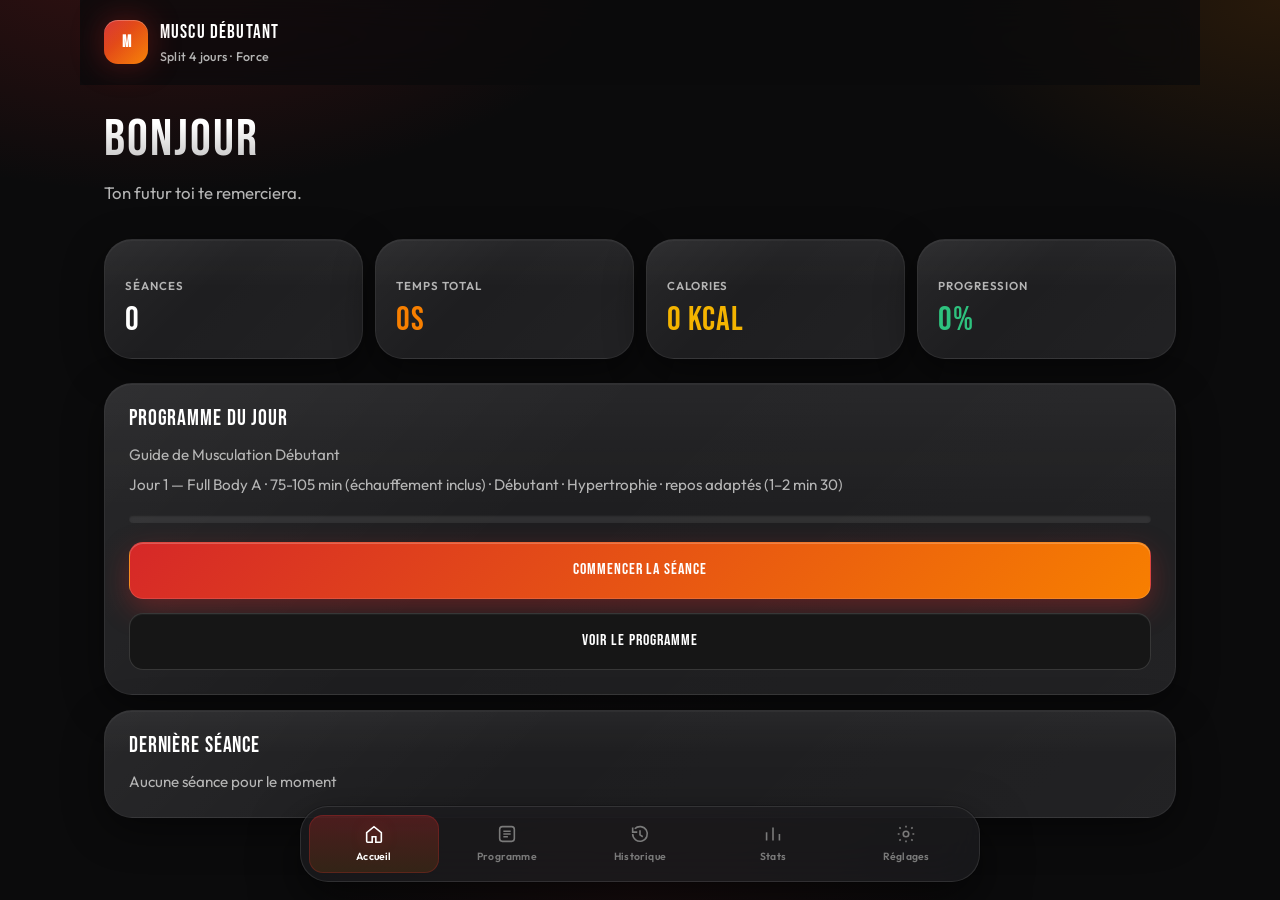
==== commit 63f1319f: "Ajouter l'échauffement intégral obligatoire avec GIFs et forcer PWA v75. Phase d'échauffement 10-15 " ====
--- a/index.html
+++ b/index.html
@@ -70,6 +70,6 @@
     </section>
   </main>
 
-  <script type="module" src="js/app.js?v=72"></script>
+  <script type="module" src="js/app.js?v=75"></script>
 </body>
 </html>
--- a/css/style.css
+++ b/css/style.css
@@ -1298,3 +1298,110 @@
   width: 100%;
   justify-content: flex-start;
 }
+
+/* ——— Échauffement ——— */
+.warmup-card {
+  border-color: rgba(77, 163, 255, 0.35);
+  background: linear-gradient(145deg, rgba(77, 163, 255, 0.08), rgba(18, 18, 20, 0.95));
+  margin-bottom: 0.75rem;
+}
+
+.warmup-badge {
+  background: rgba(77, 163, 255, 0.18);
+  color: #7ec8ff;
+  border: 1px solid rgba(77, 163, 255, 0.35);
+}
+
+.warmup-duration {
+  margin-bottom: 0.85rem;
+  font-weight: 600;
+}
+
+.warmup-steps-grid {
+  display: grid;
+  gap: var(--space-4);
+}
+
+.warmup-step-card {
+  display: flex;
+  flex-direction: column;
+  border-radius: var(--radius-sm);
+  overflow: hidden;
+  border: 1px solid rgba(77, 163, 255, 0.22);
+  background: rgba(0, 0, 0, 0.2);
+}
+
+.warmup-step-card.is-active {
+  border-color: rgba(77, 163, 255, 0.65);
+  box-shadow: 0 0 0 1px rgba(77, 163, 255, 0.25), 0 0 20px rgba(77, 163, 255, 0.12);
+}
+
+.warmup-step-body {
+  padding: 0.7rem 0.85rem 0.85rem;
+}
+
+.warmup-step-index {
+  display: inline-block;
+  margin-bottom: 0.3rem;
+  font-size: 0.72rem;
+  font-weight: 700;
+  letter-spacing: 0.08em;
+  text-transform: uppercase;
+  color: #7ec8ff;
+}
+
+.warmup-step-label {
+  margin: 0;
+  color: var(--text);
+  font-size: 0.92rem;
+  line-height: 1.45;
+  font-weight: 500;
+}
+
+.session-warmup-steps {
+  margin-top: 0.35rem;
+}
+
+.warmup-step-card--compact .exercise-media {
+  aspect-ratio: 16 / 9;
+  max-height: 108px;
+}
+
+.warmup-step-card--compact .warmup-step-body {
+  padding: 0.55rem 0.7rem 0.65rem;
+}
+
+.warmup-step-card--compact .warmup-step-label {
+  font-size: 0.82rem;
+}
+
+.session-warmup-panel {
+  width: 100%;
+  padding: 0.85rem 1rem;
+  border-radius: var(--radius-sm);
+  border: 1px solid rgba(77, 163, 255, 0.3);
+  background: rgba(77, 163, 255, 0.08);
+  text-align: left;
+}
+
+.warmup-panel-title {
+  font-family: var(--font-display);
+  font-weight: 700;
+  font-size: 0.95rem;
+  letter-spacing: 0.04em;
+  text-transform: uppercase;
+  color: #7ec8ff;
+  margin-bottom: 0.25rem;
+}
+
+.warmup-panel-duration {
+  margin: 0 0 0.55rem;
+  font-size: 0.85rem;
+  color: var(--text-muted);
+  font-weight: 600;
+}
+
+.timer-progress.warmup {
+  stroke: #4da3ff;
+  filter: drop-shadow(0 0 8px rgba(77, 163, 255, 0.45));
+}
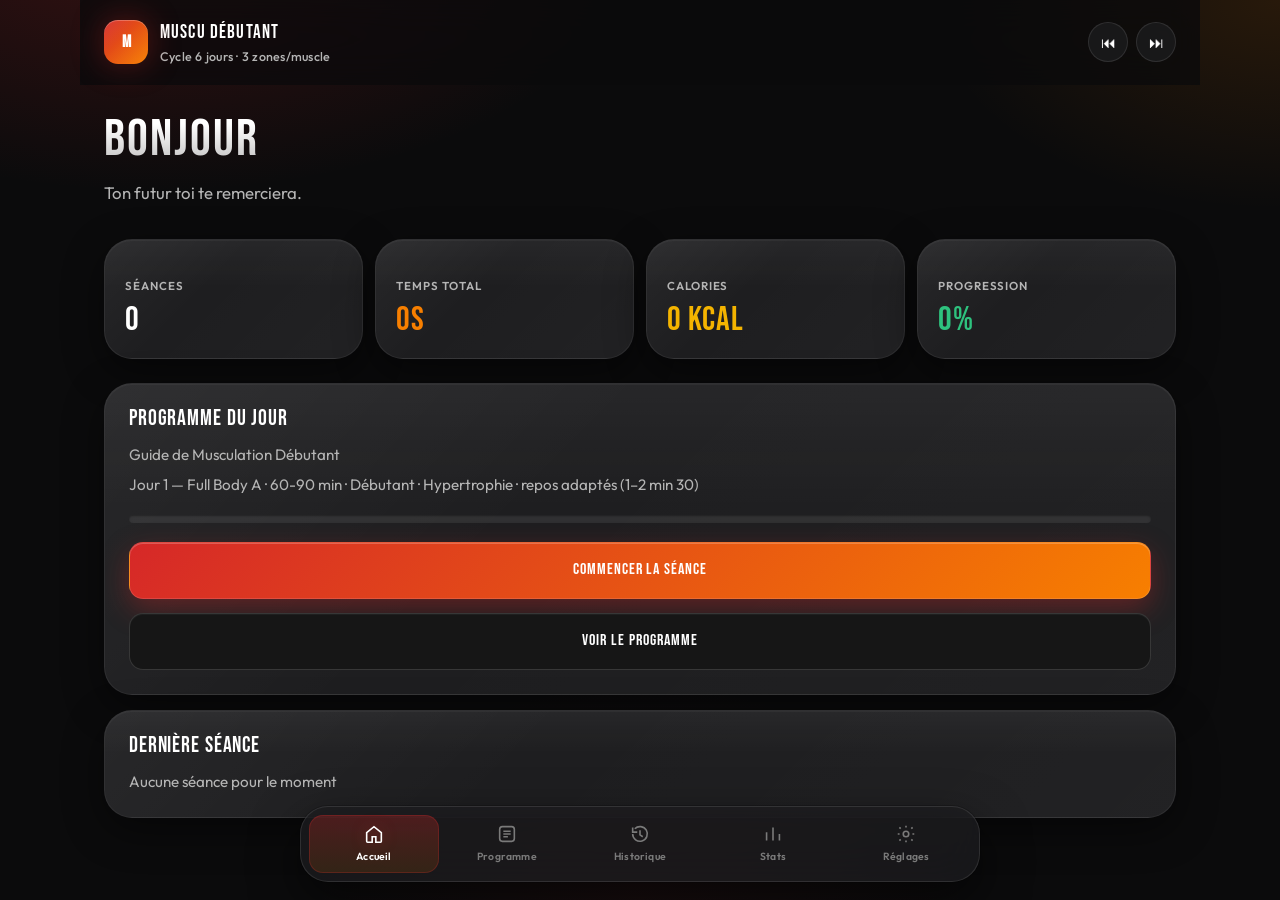
==== commit bd9c016d: "changement exercice musique" ====
--- a/index.html
+++ b/index.html
@@ -15,7 +15,7 @@
   <link rel="preconnect" href="https://fonts.gstatic.com" crossorigin />
   <link href="https://fonts.googleapis.com/css2?family=Bebas+Neue&family=Outfit:wght@400;500;600;700&display=swap" rel="stylesheet" />
   <link rel="stylesheet" href="css/variables.css?v=22" />
-  <link rel="stylesheet" href="css/style.css?v=35" />
+  <link rel="stylesheet" href="css/style.css?v=37" />
   <link rel="stylesheet" href="css/animations.css?v=22" />
   <link rel="stylesheet" href="css/responsive.css?v=22" />
 </head>
@@ -26,7 +26,7 @@
         <div class="brand-mark" aria-hidden="true">M</div>
         <div>
           <div class="brand-title">Muscu Débutant</div>
-          <div class="brand-sub">Split 4 jours · Force</div>
+          <div class="brand-sub">Cycle 6 jours · 3 zones/muscle</div>
         </div>
       </div>
     </header>
@@ -70,6 +70,6 @@
     </section>
   </main>
 
-  <script type="module" src="js/app.js?v=75"></script>
+  <script type="module" src="js/app.js?v=82"></script>
 </body>
 </html>
--- a/css/style.css
+++ b/css/style.css
@@ -582,6 +582,38 @@
   box-shadow: 0 0 8px rgba(46, 194, 126, 0.45);
 }
 
+/* ——— Variantes d'équipement ——— */
+.variant-list {
+  display: flex;
+  flex-direction: column;
+  gap: 0.35rem;
+}
+
+.variant-chip {
+  display: flex;
+  flex-wrap: wrap;
+  align-items: baseline;
+  gap: 0.5rem;
+  padding: 0.42rem 0.7rem;
+  border-radius: var(--radius-sm);
+  background: rgba(255, 255, 255, 0.03);
+  border: 1px solid var(--border);
+}
+
+.variant-equipment {
+  font-size: 0.62rem;
+  font-weight: 700;
+  letter-spacing: 0.05em;
+  text-transform: uppercase;
+  color: var(--primary);
+  white-space: nowrap;
+}
+
+.variant-name {
+  font-size: 0.8rem;
+  color: var(--text-muted);
+}
+
 /* ——— Exercise cards ——— */
 .exercise-list {
   display: grid;
@@ -742,6 +774,70 @@
   accent-color: var(--primary);
 }
 
+/* ——— Contrôles musique ——— */
+.music-controls {
+  display: flex;
+  align-items: center;
+  gap: 0.5rem;
+  flex-shrink: 0;
+}
+
+.music-btn {
+  width: 40px;
+  height: 40px;
+  display: grid;
+  place-items: center;
+  border-radius: 50%;
+  border: 1px solid var(--glass-border);
+  background: var(--glass);
+  color: var(--text);
+  font-size: 0.95rem;
+  line-height: 1;
+  cursor: pointer;
+  -webkit-tap-highlight-color: transparent;
+  transition: transform 0.18s ease, background 0.18s ease, opacity 0.18s ease;
+}
+
+.music-btn:hover {
+  background: color-mix(in srgb, var(--primary) 22%, var(--glass));
+}
+
+.music-btn:active {
+  transform: scale(0.92);
+}
+
+.music-btn:focus-visible {
+  outline: 2px solid var(--primary);
+  outline-offset: 2px;
+}
+
+.music-btn:disabled {
+  cursor: not-allowed;
+}
+
+.music-controls.is-off {
+  opacity: 0.45;
+}
+
+.music-controls--session {
+  justify-content: center;
+}
+
+.topbar .brand {
+  min-width: 0;
+  flex: 1 1 auto;
+}
+
+.topbar .brand > div {
+  min-width: 0;
+}
+
+.topbar .brand-sub {
+  white-space: nowrap;
+  overflow: hidden;
+  text-overflow: ellipsis;
+}
+
 /* ——— Session / Timer ——— */
 .session-overlay {
   position: fixed;
@@ -787,6 +883,45 @@
   object-position: center;
   display: block;
   background: var(--bg);
+}
+
+.session-variants {
+  position: absolute;
+  top: 0.75rem;
+  left: 0.75rem;
+  z-index: 5;
+  max-width: min(320px, 82vw);
+  border: 1px solid var(--border);
+  border-radius: var(--radius-sm);
+  background: color-mix(in srgb, var(--bg) 94%, transparent);
+  backdrop-filter: blur(12px);
+  box-shadow: 0 6px 20px rgba(0, 0, 0, 0.28);
+}
+
+.session-variants summary {
+  cursor: pointer;
+  list-style: none;
+  padding: 0.5rem 0.7rem;
+  font-size: 0.66rem;
+  font-weight: 700;
+  letter-spacing: 0.04em;
+  text-transform: uppercase;
+  color: var(--primary);
+  white-space: nowrap;
+}
+
+.session-variants summary::-webkit-details-marker {
+  display: none;
+}
+
+.session-variants[open] summary {
+  border-bottom: 1px solid var(--border);
+}
+
+.session-variants .variant-list {
+  padding: 0.5rem 0.7rem;
+  max-height: 40vh;
+  overflow-y: auto;
 }
 
 .exercise-name-row {
@@ -1270,7 +1405,8 @@
   font-weight: 500;
 }
 
-.load-feedback-modal {
+.load-feedback-modal,
+.confirm-modal {
   position: fixed;
   inset: 0;
   z-index: 200;
@@ -1283,6 +1419,13 @@
   pointer-events: auto;
 }
 
+.confirm-actions {
+  display: grid;
+  grid-template-columns: 1fr 1fr;
+  gap: 0.6rem;
+  margin-top: 1.1rem;
+}
+
 .load-feedback-card {
   width: min(420px, 100%);
   margin: 0;
@@ -1299,11 +1442,20 @@
   justify-content: flex-start;
 }
 
-/* ——— Échauffement ——— */
+/* ——— Échauffement & Étirements ——— */
+.warmup-card,
+.stretch-card {
+  margin-bottom: 0.75rem;
+}
+
 .warmup-card {
   border-color: rgba(77, 163, 255, 0.35);
   background: linear-gradient(145deg, rgba(77, 163, 255, 0.08), rgba(18, 18, 20, 0.95));
-  margin-bottom: 0.75rem;
+}
+
+.stretch-card {
+  border-color: rgba(61, 220, 151, 0.35);
+  background: linear-gradient(145deg, rgba(61, 220, 151, 0.08), rgba(18, 18, 20, 0.95));
 }
 
 .warmup-badge {
@@ -1312,37 +1464,73 @@
   border: 1px solid rgba(77, 163, 255, 0.35);
 }
 
+.stretch-badge {
+  background: rgba(61, 220, 151, 0.18);
+  color: #8ef0c5;
+  border: 1px solid rgba(61, 220, 151, 0.35);
+}
+
+.routine-duration,
 .warmup-duration {
   margin-bottom: 0.85rem;
   font-weight: 600;
 }
 
+.routine-steps-grid,
 .warmup-steps-grid {
   display: grid;
   gap: var(--space-4);
 }
 
+.routine-step-card,
 .warmup-step-card {
   display: flex;
   flex-direction: column;
   border-radius: var(--radius-sm);
   overflow: hidden;
-  border: 1px solid rgba(77, 163, 255, 0.22);
+  border: 1px solid rgba(255, 255, 255, 0.08);
   background: rgba(0, 0, 0, 0.2);
 }
 
+.warmup-step-card,
+.routine-step-card.warmup-step-card {
+  border-color: rgba(77, 163, 255, 0.22);
+}
+
+.stretch-step-card {
+  border-color: rgba(61, 220, 151, 0.22);
+}
+
+.routine-step-card.is-active,
 .warmup-step-card.is-active {
   border-color: rgba(77, 163, 255, 0.65);
   box-shadow: 0 0 0 1px rgba(77, 163, 255, 0.25), 0 0 20px rgba(77, 163, 255, 0.12);
 }
 
+.stretch-step-card.is-active {
+  border-color: rgba(61, 220, 151, 0.65);
+  box-shadow: 0 0 0 1px rgba(61, 220, 151, 0.25), 0 0 20px rgba(61, 220, 151, 0.12);
+}
+
+.routine-step-card.is-done {
+  opacity: 0.55;
+}
+
+.routine-step-body,
 .warmup-step-body {
   padding: 0.7rem 0.85rem 0.85rem;
 }
 
+.routine-step-head {
+  display: flex;
+  align-items: center;
+  justify-content: space-between;
+  gap: 0.5rem;
+  margin-bottom: 0.3rem;
+}
+
+.routine-step-index,
 .warmup-step-index {
-  display: inline-block;
-  margin-bottom: 0.3rem;
   font-size: 0.72rem;
   font-weight: 700;
   letter-spacing: 0.08em;
@@ -1350,6 +1538,19 @@
   color: #7ec8ff;
 }
 
+.stretch-step-card .routine-step-index {
+  color: #8ef0c5;
+}
+
+.routine-step-duration {
+  font-size: 0.72rem;
+  font-weight: 700;
+  letter-spacing: 0.04em;
+  color: var(--text-muted);
+  white-space: nowrap;
+}
+
+.routine-step-label,
 .warmup-step-label {
   margin: 0;
   color: var(--text);
@@ -1358,42 +1559,65 @@
   font-weight: 500;
 }
 
+.session-routine-steps,
 .session-warmup-steps {
   margin-top: 0.35rem;
 }
 
+.routine-step-card--compact .exercise-media,
 .warmup-step-card--compact .exercise-media {
   aspect-ratio: 16 / 9;
   max-height: 108px;
 }
 
+.routine-step-card--compact .routine-step-body,
 .warmup-step-card--compact .warmup-step-body {
   padding: 0.55rem 0.7rem 0.65rem;
 }
 
+.routine-step-card--compact .routine-step-label,
 .warmup-step-card--compact .warmup-step-label {
   font-size: 0.82rem;
 }
 
+.session-routine-panel,
 .session-warmup-panel {
   width: 100%;
   padding: 0.85rem 1rem;
   border-radius: var(--radius-sm);
+  text-align: left;
+}
+
+.session-routine-panel.routine-panel--warmup,
+.session-warmup-panel {
   border: 1px solid rgba(77, 163, 255, 0.3);
   background: rgba(77, 163, 255, 0.08);
-  text-align: left;
-}
-
+}
+
+.session-routine-panel.routine-panel--stretch {
+  border: 1px solid rgba(61, 220, 151, 0.3);
+  background: rgba(61, 220, 151, 0.08);
+}
+
+.routine-panel-title,
 .warmup-panel-title {
   font-family: var(--font-display);
   font-weight: 700;
   font-size: 0.95rem;
   letter-spacing: 0.04em;
   text-transform: uppercase;
+  margin-bottom: 0.25rem;
+}
+
+.routine-panel--warmup .routine-panel-title {
   color: #7ec8ff;
-  margin-bottom: 0.25rem;
-}
-
+}
+
+.routine-panel--stretch .routine-panel-title {
+  color: #8ef0c5;
+}
+
+.routine-panel-duration,
 .warmup-panel-duration {
   margin: 0 0 0.55rem;
   font-size: 0.85rem;
@@ -1405,3 +1629,8 @@
   stroke: #4da3ff;
   filter: drop-shadow(0 0 8px rgba(77, 163, 255, 0.45));
 }
+
+.timer-progress.stretch {
+  stroke: #3ddc97;
+  filter: drop-shadow(0 0 8px rgba(61, 220, 151, 0.45));
+}
